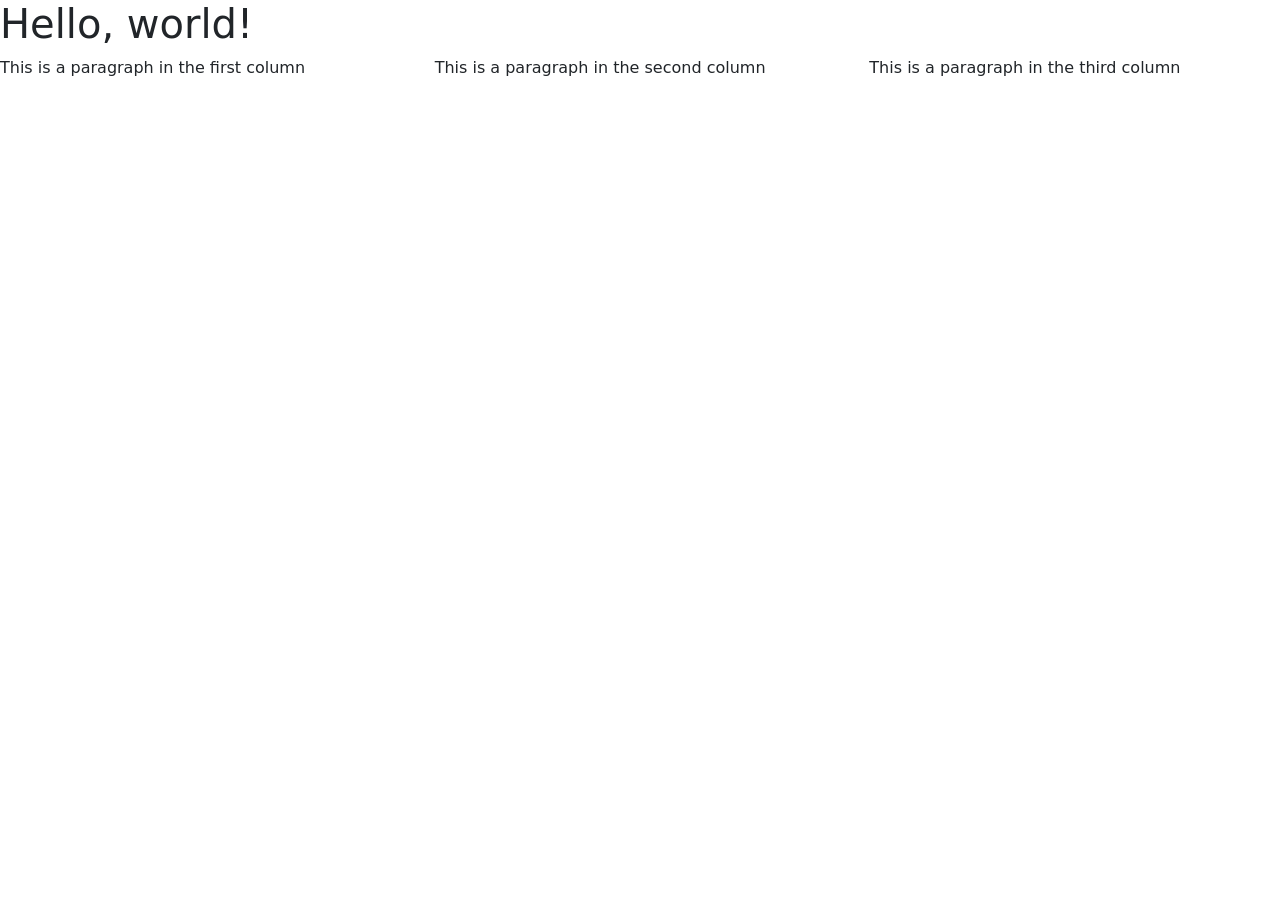
==== bootstrap/index.html @ 0f5432c7 "commit commit" ====
<!doctype html>
<html lang="en">
  <head>
    <meta charset="utf-8">
    <meta name="viewport" content="width=device-width, initial-scale=1">
    <title>Bootstrap demo</title>
    <link href="https://cdn.jsdelivr.net/npm/bootstrap@5.3.8/dist/css/bootstrap.min.css" rel="stylesheet" integrity="sha384-sRIl4kxILFvY47J16cr9ZwB07vP4J8+LH7qKQnuqkuIAvNWLzeN8tE5YBujZqJLB" crossorigin="anonymous">
  </head>
  <body>
    <h1>Hello, world!</h1>

    <div class="copntainer">
        <div class="row">
            <div class="col border-3 border-primary ">
                <p>This is a paragraph in the first column</p>
            </div>
            <div class="col border-3 border-primary ">
                <p>This is a paragraph in the second column</p>
            </div>
            <div class="col border-3 border-primary ">
                <p>This is a paragraph in the third column</p>
            </div>
        </div>
    </div>


    <script src="https://cdn.jsdelivr.net/npm/bootstrap@5.3.8/dist/js/bootstrap.bundle.min.js" 
    integrity="sha384-FKyoEForCGlyvwx9Hj09JcYn3nv7wiPVlz7YYwJrWVcXK/BmnVDxM+D2scQbITxI" 
    crossorigin="anonymous">
</script>
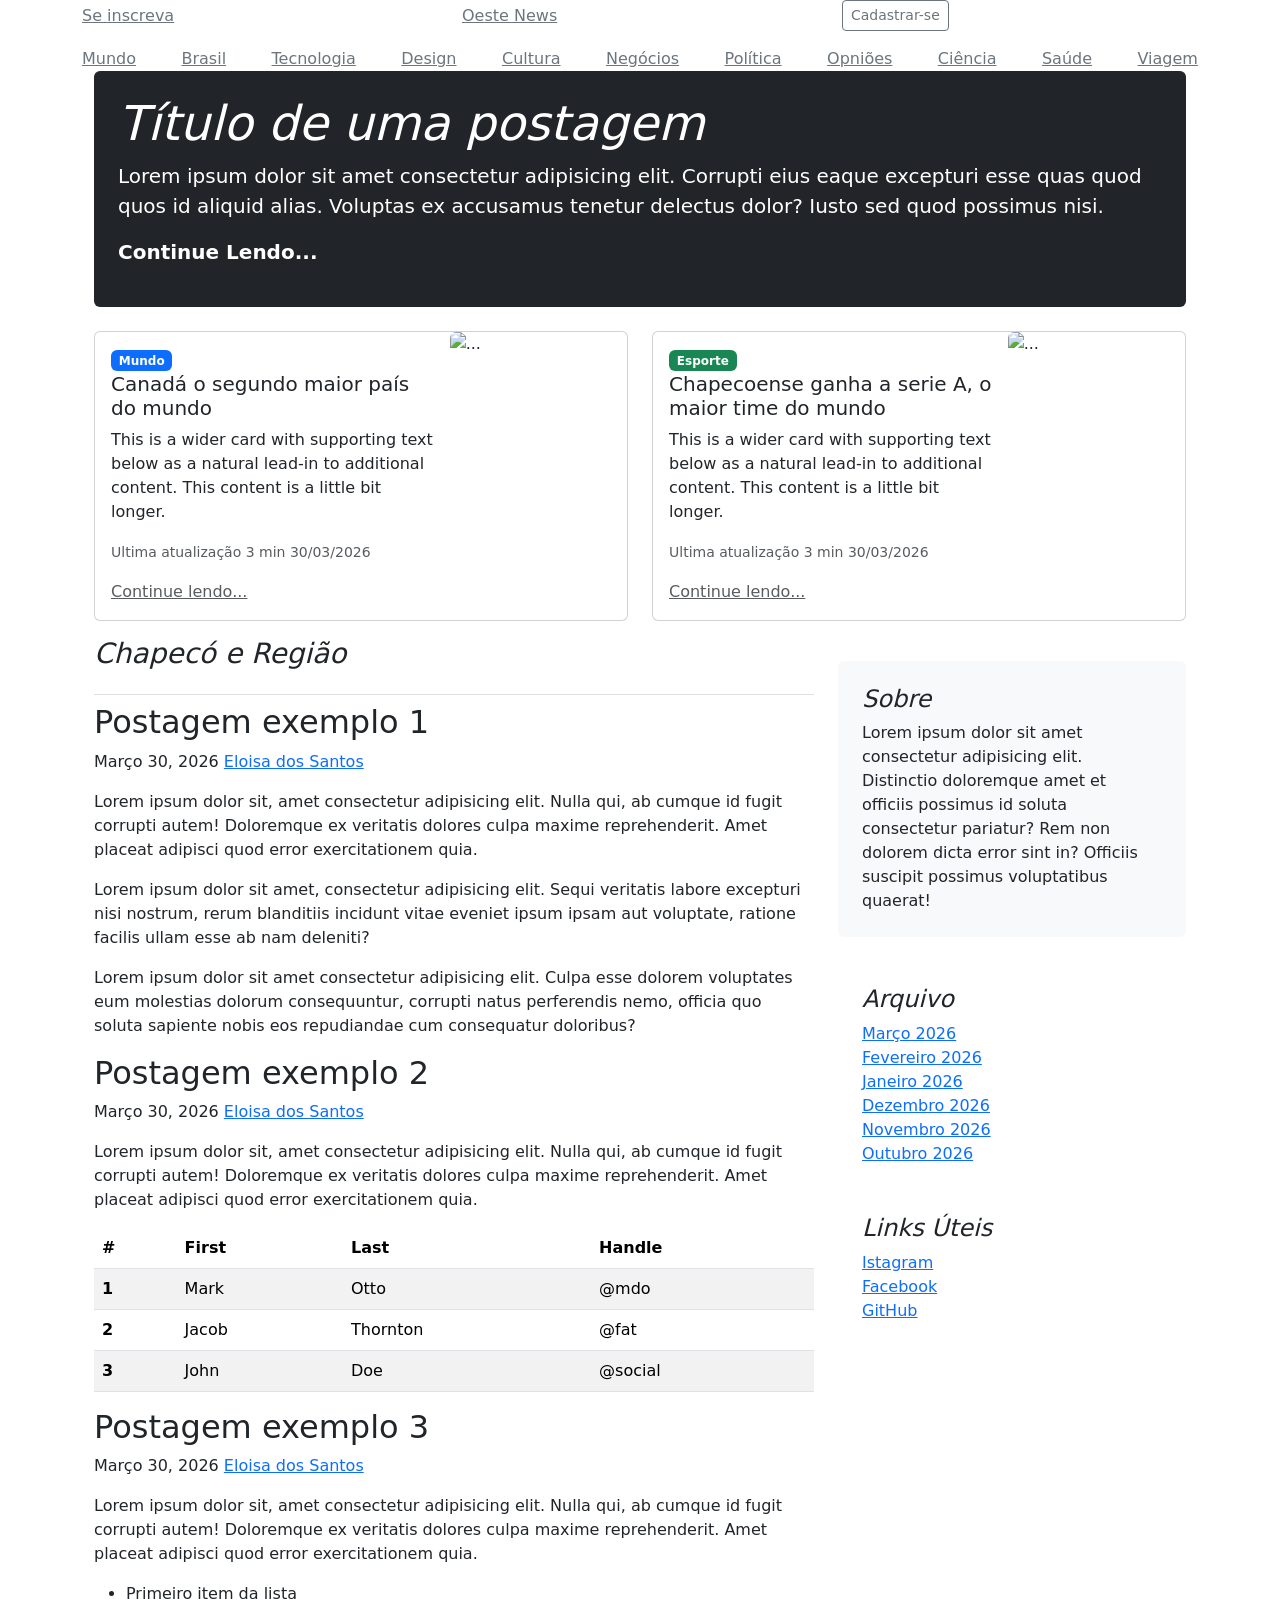
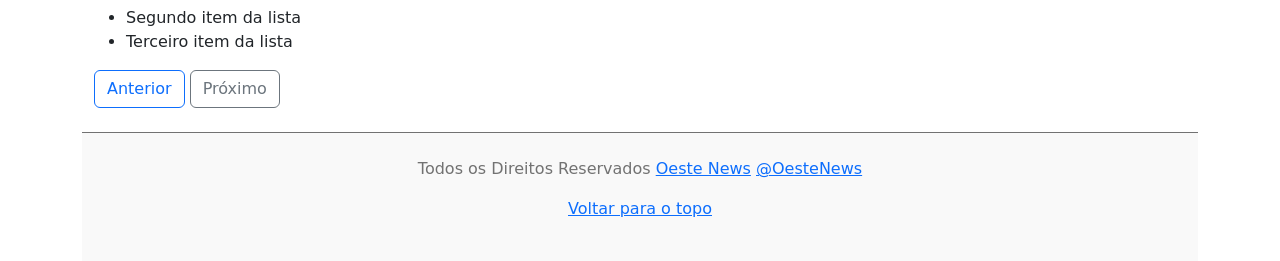
==== commit d307ad7f: "commit blog" ====
--- a/bootstrap/index.html
+++ b/bootstrap/index.html
@@ -1,31 +1,237 @@
 <!doctype html>
 <html lang="en">
-  <head>
+
+<head>
     <meta charset="utf-8">
     <meta name="viewport" content="width=device-width, initial-scale=1">
     <title>Bootstrap demo</title>
-    <link href="https://cdn.jsdelivr.net/npm/bootstrap@5.3.8/dist/css/bootstrap.min.css" rel="stylesheet" integrity="sha384-sRIl4kxILFvY47J16cr9ZwB07vP4J8+LH7qKQnuqkuIAvNWLzeN8tE5YBujZqJLB" crossorigin="anonymous">
-  </head>
-  <body>
-    <h1>Hello, world!</h1>
-
-    <div class="copntainer">
-        <div class="row">
-            <div class="col border-3 border-primary ">
-                <p>This is a paragraph in the first column</p>
-            </div>
-            <div class="col border-3 border-primary ">
-                <p>This is a paragraph in the second column</p>
-            </div>
-            <div class="col border-3 border-primary ">
-                <p>This is a paragraph in the third column</p>
-            </div>
-        </div>
+    <link href="https://cdn.jsdelivr.net/npm/bootstrap@5.3.8/dist/css/bootstrap.min.css" rel="stylesheet"
+        integrity="sha384-sRIl4kxILFvY47J16cr9ZwB07vP4J8+LH7qKQnuqkuIAvNWLzeN8tE5YBujZqJLB" crossorigin="anonymous">
+    <link rel="stylesheet" href="https://cdnjs.cloudflare.com/ajax/libs/font-awesome/7.0.1/css/all.min.css"
+        integrity="sha512-2SwdPD6INVrV/lHTZbO2nodKhrnDdJK9/kg2XD1r9uGqPo1cUbujc+IYdlYdEErWNu69gVcYgdxlmVmzTWnetw=="
+        crossorigin="anonymous" referrerpolicy="no-referrer" />
+</head>
+
+<body>
+    <div class="container">
+        <header class="blog header">
+            <div class="row d-flex justify-content align-items-center">
+
+                <div class="col-4">
+                    <a class="link-secondary" href="#">Se inscreva</a>
+                </div>
+                <div class="col-4">
+                    <a class="link-secondary" href="#">Oeste News</a>
+                </div>
+                <div class="col-4">
+                    <a class="link-secondary" href="#">
+                        <i class="fa-solid fa-magnifying-glass"></i>
+                    </a>
+                    <a class="btn btn-sm btn-outline-secondary" href="#">Cadastrar-se</a>
+                </div>
+
+            </div>
+        </header>
+        <div class="nav-scroller py-1 mb-2"></div>
+        <nav class="nav flex justify-content-between">
+            <a class="link-secondary" href="#">Mundo</a>
+            <a class="link-secondary" href="#">Brasil</a>
+            <a class="link-secondary" href="#">Tecnologia</a>
+            <a class="link-secondary" href="#">Design</a>
+            <a class="link-secondary" href="#">Cultura</a>
+            <a class="link-secondary" href="#">Negócios</a>
+            <a class="link-secondary" href="#">Política</a>
+            <a class="link-secondary" href="#">Opniões</a>
+            <a class="link-secondary" href="#">Ciência</a>
+            <a class="link-secondary" href="#">Saúde</a>
+            <a class="link-secondary" href="#">Viagem</a>
+        </nav>
+        <main class="container">
+            <div class="bg-dark text-white p-4 mb-4 rounded">
+                <h1 class="display-5 fst-italic">Título de uma postagem</h1>
+                <p class="lead">
+                    Lorem ipsum dolor sit amet consectetur adipisicing elit. Corrupti eius eaque excepturi esse quas
+                    quod
+                    quos id aliquid alias. Voluptas ex accusamus tenetur delectus dolor? Iusto sed quod possimus nisi.
+                </p>
+                <p class="lead">
+                    <a class="text-white fw-bold text-decoration-none">Continue Lendo...</a>
+                </p>
+
+            </div>
+            <!--Inicio card-->
+            <div class="row">
+                <div class="col">
+                    <div class="card mb-3">
+                        <div class="row g-0">
+
+                            <div class="col-md-8">
+                                <div class="card-body">
+                                    <span class="badge text-bg-primary">Mundo</span>
+                                    <h5 class="card-title">Canadá o segundo maior país do mundo</h5>
+                                    <p class="card-text">This is a wider card with supporting text below as a natural
+                                        lead-in to additional content. This content is a little bit longer.</p>
+                                    <p class="card-text"><small class="text-body-secondary">Ultima atualização 3 min
+                                            30/03/2026</small></p>
+                                    <a href="#" class="text-body-secondary">Continue lendo...</a>
+                                </div>
+                            </div>
+                            <div class="col-md-4">
+                                <img src="https://picsum.photos/200/300?random=1" class="img-fluid rounded" alt="...">
+                            </div>
+                        </div>
+                    </div>
+                </div>
+
+                <div class="col">
+                    <div class="card mb-3">
+                        <div class="row g-0">
+
+                            <div class="col-md-8">
+                                <div class="card-body">
+                                    <span class="badge text-bg-success">Esporte</span>
+                                    <h5 class="card-title">Chapecoense ganha a serie A, o maior time do mundo</h5>
+                                    <p class="card-text">This is a wider card with supporting text below as a natural
+                                        lead-in to additional content. This content is a little bit longer.</p>
+                                    <p class="card-text"><small class="text-body-secondary">Ultima atualização 3 min
+                                            30/03/2026</small></p>
+                                    <a href="#" class="text-body-secondary">Continue lendo...</a>
+                                </div>
+                            </div>
+                            <div class="col-md-4">
+                                <img src="https://picsum.photos/200/300?random=2" class="img-fluid rounded" alt="...">
+                            </div>
+                        </div>
+                    </div>
+
+                </div>
+            </div>
+            <div class="row">
+                <div class="col-8">
+                    <h3 class="pb-4 mb-2 fst-italic border-bottom">Chapecó e Região</h3>
+                    <article class="blog-post">
+                        <h2 class="blog-post-titulo">Postagem exemplo 1</h2>
+                        <p class="blog-post-meta">Março 30, 2026 <a href="#">Eloisa dos Santos</a></p>
+                        <p class="justify-content">Lorem ipsum dolor sit, amet consectetur adipisicing elit. Nulla qui,
+                            ab cumque id fugit corrupti autem! Doloremque ex veritatis dolores culpa maxime
+                            reprehenderit. Amet placeat adipisci quod error exercitationem quia.</p>
+                        <p class="justify-content">Lorem ipsum dolor sit amet, consectetur adipisicing elit. Sequi
+                            veritatis labore excepturi nisi nostrum, rerum blanditiis incidunt vitae eveniet ipsum ipsam
+                            aut voluptate, ratione facilis ullam esse ab nam deleniti?</p>
+                        <p class="justify-content">Lorem ipsum dolor sit amet consectetur adipisicing elit. Culpa esse
+                            dolorem voluptates eum molestias dolorum consequuntur, corrupti natus perferendis nemo,
+                            officia quo soluta sapiente nobis eos repudiandae cum consequatur doloribus?</p>
+                    </article>
+                    <article class="blog-post">
+                        <h2 class="blog-post-titulo">Postagem exemplo 2</h2>
+                        <p class="blog-post-meta">Março 30, 2026 <a href="#">Eloisa dos Santos</a></p>
+                        <p class="justify-content">Lorem ipsum dolor sit, amet consectetur adipisicing elit. Nulla qui,
+                            ab cumque id fugit corrupti autem! Doloremque ex veritatis dolores culpa maxime
+                            reprehenderit. Amet placeat adipisci quod error exercitationem quia.</p>
+                        <table class="table table-striped table-hover">
+                            <thead>
+                                <tr>
+                                    <th scope="col">#</th>
+                                    <th scope="col">First</th>
+                                    <th scope="col">Last</th>
+                                    <th scope="col">Handle</th>
+                                </tr>
+                            </thead>
+                            <tbody>
+                                <tr>
+                                    <th scope="row">1</th>
+                                    <td>Mark</td>
+                                    <td>Otto</td>
+                                    <td>@mdo</td>
+                                </tr>
+                                <tr>
+                                    <th scope="row">2</th>
+                                    <td>Jacob</td>
+                                    <td>Thornton</td>
+                                    <td>@fat</td>
+                                </tr>
+                                <tr>
+                                    <th scope="row">3</th>
+                                    <td>John</td>
+                                    <td>Doe</td>
+                                    <td>@social</td>
+                                </tr>
+                            </tbody>
+                        </table>
+                    </article>
+                    <article class="blog-post">
+                        <h2 class="blog-post-titulo">Postagem exemplo 3</h2>
+                        <p class="blog-post-meta">Março 30, 2026 <a href="#">Eloisa dos Santos</a></p>
+                        <p class="justify-content">Lorem ipsum dolor sit, amet consectetur adipisicing elit. Nulla qui,
+                            ab cumque id fugit corrupti autem! Doloremque ex veritatis dolores culpa maxime
+                            reprehenderit. Amet placeat adipisci quod error exercitationem quia.</p>
+                            <ul>
+                                <li>Primeiro item da lista</li>
+                                <li>Segundo item da lista</li>
+                                <li>Terceiro item da lista</li>
+                            </ul>
+                    </article>
+                    <nav class="blog-paginacao">
+                        <a class="btn btn-outline-primary" href="#">Anterior</a>
+                        <a class="btn btn-outline-secondary" href="#">Próximo</a>
+                    </nav>
+                </div>
+                <div class="col-4">
+                    <div class="position-sticky pt-4" style="top: 2rem">
+                        <div class="bg-light rounded p-4 mb-4" >
+                            <h4 class="fst-italic">Sobre</h4>
+                            <p class="mb-0">Lorem ipsum dolor sit amet consectetur adipisicing elit. Distinctio 
+                                doloremque amet et officiis possimus id soluta consectetur pariatur? Rem non dolorem 
+                                dicta error sint in? Officiis suscipit possimus voluptatibus quaerat!</p>
+
+                        </div>
+                        <div class="p-4">
+                            <h4 class="fst-italic">Arquivo</h4>
+                            <ol class="list-unstyled mb-0">
+                                <li><a href="#">Março 2026</a></li>
+                                <li><a href="#">Fevereiro 2026</a></li>
+                                <li><a href="#">Janeiro 2026</a></li>
+                                <li><a href="#">Dezembro 2026</a></li>
+                                <li><a href="#">Novembro 2026</a></li>
+                                <li><a href="#">Outubro 2026</a></li>
+                            </ol>
+
+                        </div>
+                        <div class="p-4">
+                            <h4 class="fst-italic">Links Úteis</h4>
+                            <ol class="list-unstyled mb-0">
+                                <li><a href="#"><i class="fa-brands fa-instagram"></i>Istagram</a></li>
+                                <li><a href="#"><i class="fa-brands fa-facebook"></i>Facebook</a></li>
+                                <li><a href="#"><i class="fa-brands fa-github"></i>GitHub</a></li>
+                              
+                            </ol>
+
+                        </div>
+
+                    </div>
+
+                </div>
+            </div>
+        </main>
+        <footer class="blog-footer mt-4 py-4" 
+        style="
+        padding:3.5em; 
+        color:#727272 !important;
+        background-color: #f9f9f9;
+        text-align: center;
+        border-top:0.1rem solid; ">
+            <p>Todos os Direitos Reservados <a href="#">Oeste News</a>
+                <a href="#">@OesteNews</a>
+            </p>
+            <p><a href="#">Voltar para o topo</a></p>
+        </footer>
+
     </div>
 
 
-    <script src="https://cdn.jsdelivr.net/npm/bootstrap@5.3.8/dist/js/bootstrap.bundle.min.js" 
-    integrity="sha384-FKyoEForCGlyvwx9Hj09JcYn3nv7wiPVlz7YYwJrWVcXK/BmnVDxM+D2scQbITxI" 
-    crossorigin="anonymous">
-</script>
-  +    <script src="https://cdn.jsdelivr.net/npm/bootstrap@5.3.8/dist/js/bootstrap.bundle.min.js"
+        integrity="sha384-FKyoEForCGlyvwx9Hj09JcYn3nv7wiPVlz7YYwJrWVcXK/BmnVDxM+D2scQbITxI" crossorigin="anonymous">
+        </script>
+</body>
+
+</html>
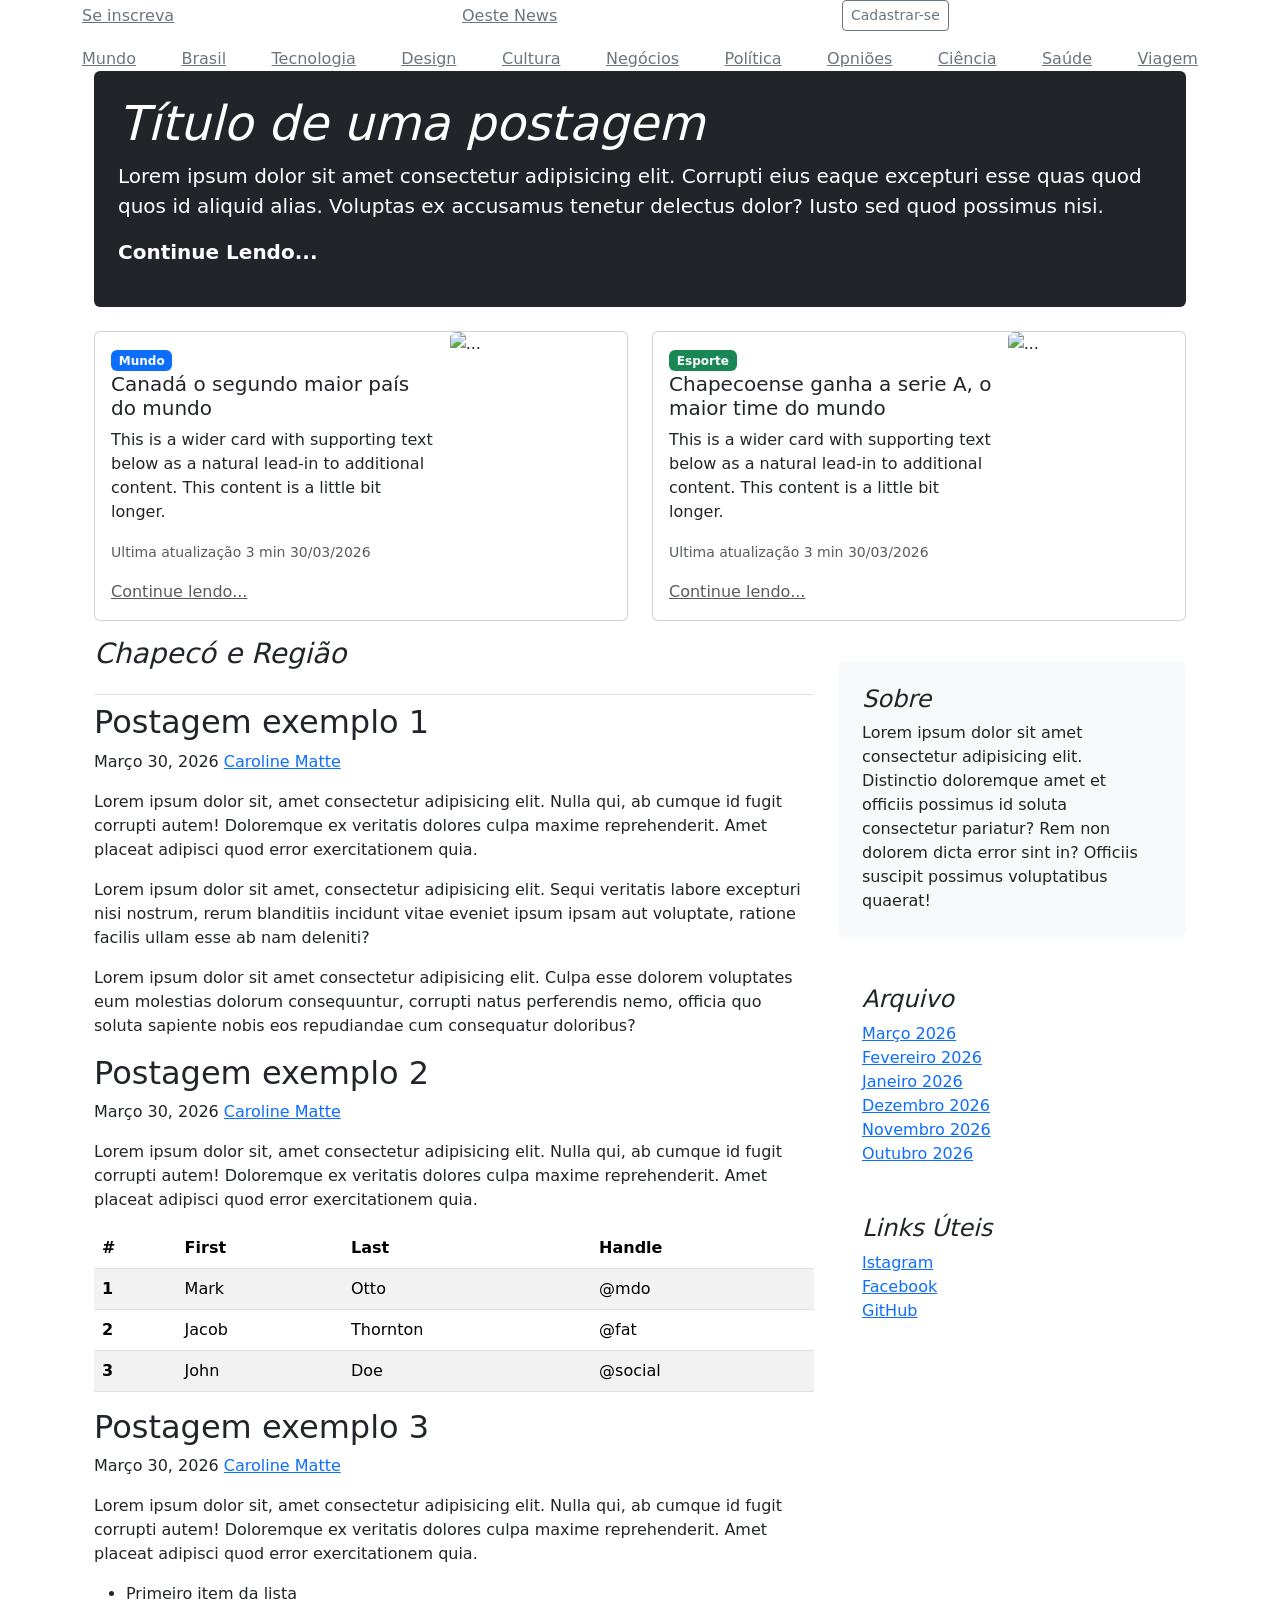
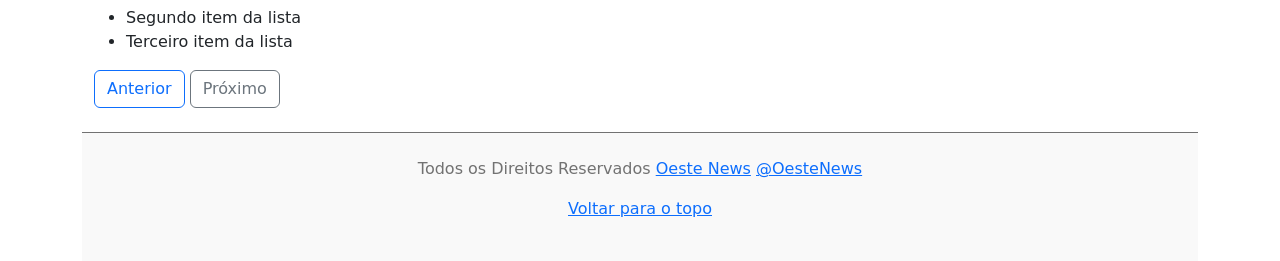
==== commit fbbe2cd9: "commit commit" ====
--- a/bootstrap/index.html
+++ b/bootstrap/index.html
@@ -111,7 +111,7 @@
                     <h3 class="pb-4 mb-2 fst-italic border-bottom">Chapecó e Região</h3>
                     <article class="blog-post">
                         <h2 class="blog-post-titulo">Postagem exemplo 1</h2>
-                        <p class="blog-post-meta">Março 30, 2026 <a href="#">Eloisa dos Santos</a></p>
+                        <p class="blog-post-meta">Março 30, 2026 <a href="#">Caroline Matte</a></p>
                         <p class="justify-content">Lorem ipsum dolor sit, amet consectetur adipisicing elit. Nulla qui,
                             ab cumque id fugit corrupti autem! Doloremque ex veritatis dolores culpa maxime
                             reprehenderit. Amet placeat adipisci quod error exercitationem quia.</p>
@@ -124,7 +124,7 @@
                     </article>
                     <article class="blog-post">
                         <h2 class="blog-post-titulo">Postagem exemplo 2</h2>
-                        <p class="blog-post-meta">Março 30, 2026 <a href="#">Eloisa dos Santos</a></p>
+                        <p class="blog-post-meta">Março 30, 2026 <a href="#">Caroline Matte</a></p>
                         <p class="justify-content">Lorem ipsum dolor sit, amet consectetur adipisicing elit. Nulla qui,
                             ab cumque id fugit corrupti autem! Doloremque ex veritatis dolores culpa maxime
                             reprehenderit. Amet placeat adipisci quod error exercitationem quia.</p>
@@ -161,7 +161,7 @@
                     </article>
                     <article class="blog-post">
                         <h2 class="blog-post-titulo">Postagem exemplo 3</h2>
-                        <p class="blog-post-meta">Março 30, 2026 <a href="#">Eloisa dos Santos</a></p>
+                        <p class="blog-post-meta">Março 30, 2026 <a href="#">Caroline Matte</a></p>
                         <p class="justify-content">Lorem ipsum dolor sit, amet consectetur adipisicing elit. Nulla qui,
                             ab cumque id fugit corrupti autem! Doloremque ex veritatis dolores culpa maxime
                             reprehenderit. Amet placeat adipisci quod error exercitationem quia.</p>
